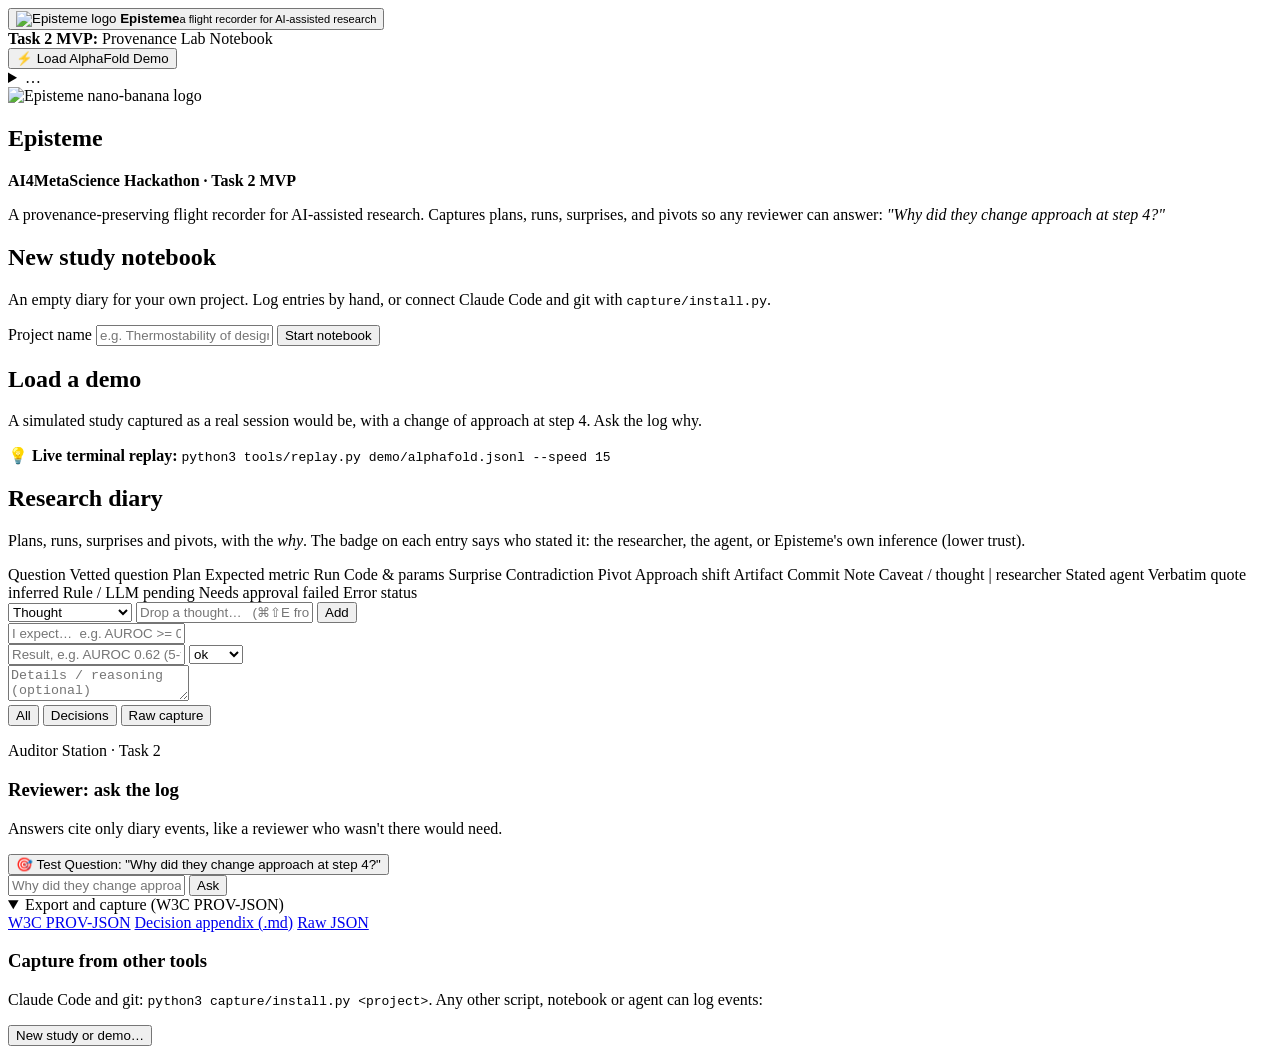
==== episteme/static/index.html @ 9e899a0c "Set landing page as default on run and add nano banana favicon" ====
<!doctype html>
<html lang="en">
<head>
<meta charset="utf-8">
<meta name="viewport" content="width=device-width, initial-scale=1">
<meta name="episteme-token" content="__EPISTEME_TOKEN__">
<title>Episteme: research flight recorder</title>
<script>document.documentElement.dataset.theme = localStorage.getItem("theme") || "tokyo-night";</script>
<link rel="stylesheet" href="/themes.css">
<link rel="stylesheet" href="/style.css">
<link rel="icon" type="image/svg+xml" href="/favicon.svg">
<link rel="alternate icon" type="image/png" href="/favicon-32x32.png">
<link rel="apple-touch-icon" href="/apple-touch-icon.png">
</head>
<body>
<header>
  <button type="button" class="brand" id="open-start" title="Start screen: new study or demo">
    <img src="/favicon.svg" width="26" height="26" alt="Episteme logo" class="brand-logo-img">
    <span><strong>Episteme</strong><small>a flight recorder for AI-assisted research</small></span>
  </button>
  <div class="task-badge" id="task-badge" title="AI4MetaScience Hackathon · Task 2 Focus">
    <span class="pulse-dot"></span>
    <span><strong>Task 2 MVP:</strong> Provenance Lab Notebook</span>
  </div>
  <div class="hdr-actions">
    <button type="button" class="btn ghost small quick-demo-btn" id="quick-demo-btn" title="Quickly load the AlphaFold 2 discovery demo">⚡ Load AlphaFold Demo</button>
  </div>
  <details class="ai hdr-menu" id="hdr-menu">
    <summary class="badge" id="hdr-sum" title="Model, search and theme">…</summary>
    <div class="menu">
      <label class="toggle" title="Search free scholarly APIs. Sends keywords only, never your diary.">
        <input type="checkbox" id="use-search"> <span>Literature search</span>
      </label>
      <button id="src-badge" class="badge" title="Search sources and their live status">…</button>
      <label class="toggle" title="Let the connected model refine searches and write a grounded critique.">
        <input type="checkbox" id="use-ai"> <span>AI model</span>
      </label>
      <button id="ai-badge" class="badge" title="Choose a model provider">…</button>
      <span class="toggle">Theme</span>
      <select id="theme" class="theme-pick pill-select" title="Colour theme (all checked for WCAG AA contrast)" aria-label="Colour theme">
        <option value="tokyo-night">Tokyo Night</option>
        <option value="dracula">Dracula</option>
        <option value="catppuccin-mocha">Catppuccin Mocha</option>
        <option value="one-dark">One Dark</option>
        <option value="catppuccin-latte">Latte (light)</option>
      </select>
    </div>
  </details>
</header>

<section id="start" aria-labelledby="start-title">
  <div class="start-inner">
    <div class="start-head">
      <div class="start-icon-wrap">
        <img src="/favicon.svg" width="60" height="60" alt="Episteme nano-banana logo" class="start-logo-img">
      </div>
      <h1 id="start-title">Episteme</h1>
      <p class="start-sub"><strong>AI4MetaScience Hackathon · Task 2 MVP</strong></p>
      <p class="muted">A provenance-preserving flight recorder for AI-assisted research. Captures plans, runs, surprises, and pivots so any reviewer can answer: <em>"Why did they change approach at step 4?"</em></p>
    </div>
    <button type="button" id="start-continue" class="card start-continue" hidden></button>
    <div class="start-grid">
      <form id="start-new" class="card start-card">
        <h2>New study notebook</h2>
        <p class="muted">An empty diary for your own project. Log entries by hand, or connect Claude Code and git with <code>capture/install.py</code>.</p>
        <label for="start-project" class="small muted">Project name</label>
        <input id="start-project" placeholder="e.g. Thermostability of designed enzymes" autocomplete="off" required>
        <button class="primary" type="submit">Start notebook</button>
      </form>
      <div class="card start-card">
        <h2>Load a demo</h2>
        <p class="muted">A simulated study captured as a real session would be, with a change of approach at step 4. Ask the log why.</p>
        <div id="start-demos" class="start-demos"></div>
        <div class="start-replay-hint muted small">
          💡 <b>Live terminal replay:</b> <code>python3 tools/replay.py demo/alphafold.jsonl --speed 15</code>
        </div>
      </div>
    </div>
    <p class="muted small start-warn" id="start-warn" hidden></p>
  </div>
</section>

<main>
  <!-- TASK 2 -->
  <section id="tab-diary" class="tab">
    <div class="cols">
      <div class="col-main">
        <div class="intro">
          <h2 id="project-name">Research diary</h2>
          <p>Plans, runs, surprises and pivots, with the <i>why</i>. The badge on each entry says who stated it: the researcher, the agent, or Episteme's own inference (lower trust).</p>
        </div>
        <div class="attribution-legend">
          <span class="legend-item"><span class="chip t-question">Question</span> Vetted question</span>
          <span class="legend-item"><span class="chip t-plan">Plan</span> Expected metric</span>
          <span class="legend-item"><span class="chip t-run">Run</span> Code &amp; params</span>
          <span class="legend-item"><span class="chip t-surprise">Surprise</span> Contradiction</span>
          <span class="legend-item"><span class="chip t-pivot">Pivot</span> Approach shift</span>
          <span class="legend-item"><span class="chip t-artifact">Artifact</span> Commit</span>
          <span class="legend-item"><span class="chip t-note">Note</span> Caveat / thought</span>
          <span class="legend-sep">|</span>
          <span class="legend-item"><span class="prov">researcher</span> Stated</span>
          <span class="legend-item"><span class="prov">agent</span> Verbatim quote</span>
          <span class="legend-item"><span class="prov inferred">inferred</span> Rule / LLM</span>
          <span class="legend-item"><span class="prov pending">pending</span> Needs approval</span>
          <span class="legend-item"><span class="status-failed">failed</span> Error status</span>
        </div>
        <form id="add-form" class="card add">
          <div class="row">
            <select id="add-type">
              <option value="note">Thought</option>
              <option value="plan">Plan / hypothesis</option>
              <option value="run">Run / result</option>
              <option value="surprise">Surprise</option>
              <option value="artifact">Artifact / commit</option>
            </select>
            <input id="add-title" placeholder="Drop a thought…   (⌘⇧E from anywhere)" autocomplete="off">
            <button class="primary" type="submit">Add</button>
          </div>
          <div class="add-more">
            <input id="add-expect" class="for-plan" placeholder="I expect…  e.g. AUROC >= 0.75  (checked against the next run)">
            <div class="row for-run">
              <input id="add-result" placeholder="Result, e.g. AUROC 0.62 (5-fold CV)">
              <select id="add-status"><option value="ok">ok</option><option value="failed">failed</option></select>
            </div>
            <textarea id="add-detail" rows="2" placeholder="Details / reasoning (optional)"></textarea>
          </div>
        </form>
        <div id="prompts"></div>
        <div id="confirms"></div>
        <div class="tl-head">
          <div class="dlg-tabs" id="view-pick">
            <button type="button" data-view="all" class="active">All</button>
            <button type="button" data-view="decisions" title="Plans, pivots, surprises, notes and failed runs">Decisions</button>
            <button type="button" data-view="raw" title="Everything the capture hooks recorded, grouped into episodes">Raw capture</button>
          </div>
          <span class="muted small" id="capture-status"></span>
        </div>
        <div id="raw-view" hidden></div>
        <ol id="timeline"></ol>
      </div>

      <aside class="col-side">
        <div class="card reviewer-card">
          <div class="reviewer-badge">Auditor Station · Task 2</div>
          <h3>Reviewer: ask the log</h3>
          <p class="muted">Answers cite only diary events, like a reviewer who wasn't there would need.</p>
          <button type="button" class="golden-test-btn" id="golden-test-btn">🎯 Test Question: "Why did they change approach at step 4?"</button>
          <form id="ask-form" class="row">
            <input id="ask-input" placeholder="Why did they change approach at step 4?" autocomplete="off">
            <button class="primary">Ask</button>
          </form>
          <div class="examples" id="ask-examples"></div>
          <div id="ask-out"></div>
        </div>
        <details class="card tools" open>
          <summary>Export and capture (W3C PROV-JSON)</summary>
          <div class="btns">
            <a class="btn primary-outline" href="/api/export?format=prov" title="W3C Provenance standard JSON">W3C PROV-JSON</a>
            <a class="btn" href="/api/export?format=md" title="Paper decision appendix in Markdown">Decision appendix (.md)</a>
            <a class="btn" href="/api/export?format=json" title="Raw diary JSON">Raw JSON</a>
          </div>
          <h3>Capture from other tools</h3>
          <p class="muted">Claude Code and git: <code>python3 capture/install.py &lt;project&gt;</code>. Any other script, notebook or agent can log events:</p>
          <pre class="snippet" id="curl-snippet"></pre>
          <div class="btns">
            <button id="new-study" class="ghost">New study or demo…</button>
          </div>
        </details>
      </aside>
    </div>
  </section>
</main>

<dialog id="settings">
  <form method="dialog" id="settings-form">
    <div class="dlg-tabs"><button type="button" data-pane="model" class="active">Model</button><button type="button" data-pane="sources">Search sources</button></div>
    <div class="pane" data-pane="model">
    <h3>Model provider</h3>
    <p class="muted">Episteme works offline with heuristics. Connect any model for deeper analysis. Settings and keys stay on this machine in <code>.episteme/config.json</code>.</p>
    <label>Provider <select id="s-provider"></select></label>
    <label>Model <input id="s-model"></label>
    <label>Base URL <input id="s-base"></label>
    <label class="key-row">API key <input id="s-key" type="password" autocomplete="off"></label>
    <p class="muted small" id="s-hint"></p>
    </div>
    <div class="pane" data-pane="sources" hidden>
      <h3>Search sources</h3>
      <p class="muted">Free sources are queried <b>together</b> and merged. If one is down or rate-limited it is paused and the others cover for it. Web engines need your own key and are tried <b>in order</b> until one answers. All sources are re-checked every 10 minutes.</p>
      <div id="src-list"></div>
      <div class="btns"><button type="button" id="src-check" class="ghost">Check all now</button></div>
    </div>
    <div class="btns end">
      <button value="cancel" class="ghost">Cancel</button>
      <button id="s-save" value="save" class="primary">Save</button>
    </div>
  </form>
</dialog>

<dialog id="status-dlg" class="wide">
  <div class="st-head">
    <div>
      <h3>Search source status</h3>
      <p class="muted" id="st-summary">…</p>
    </div>
    <div class="btns">
      <button type="button" id="st-check-all" class="primary">Check all now</button>
      <button type="button" id="st-close" class="ghost">Close</button>
    </div>
  </div>
  <div id="st-table"></div>
  <p class="muted small">Each check is a cheap lookup of one known record (never a full search). Bars show the last 24 checks, oldest first: <span class="hb ok"></span> online, <span class="hb bad"></span> failed. Checks come from the background poller, from your searches, or from the buttons here. A failing source is paused with a growing cooldown, and searches skip it until then; <b>Check</b> ignores the cooldown. Web engines are only checked on request, because each check uses one query from your quota. <a href="#" id="st-configure">Configure sources and keys →</a></p>
</dialog>

<div id="toast" hidden></div>
<script src="/app.js"></script>
</body>
</html>
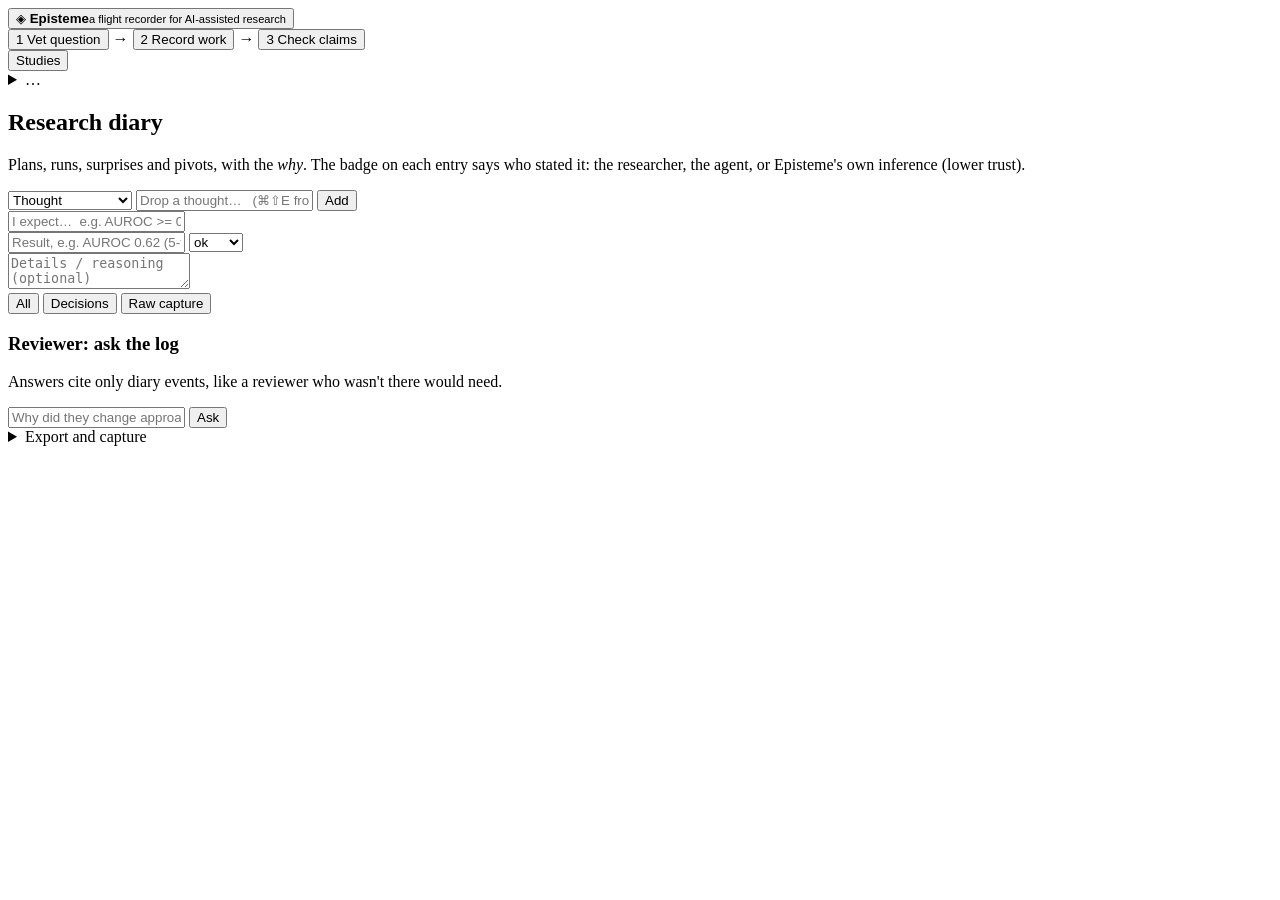
==== commit 1be468f9: "Merge pull request #7 from Toonggg/saved-studies Save every study and let the user switch between th" ====
--- a/episteme/static/index.html
+++ b/episteme/static/index.html
@@ -8,23 +8,23 @@
 <script>document.documentElement.dataset.theme = localStorage.getItem("theme") || "tokyo-night";</script>
 <link rel="stylesheet" href="/themes.css">
 <link rel="stylesheet" href="/style.css">
-<link rel="icon" type="image/svg+xml" href="/favicon.svg">
-<link rel="alternate icon" type="image/png" href="/favicon-32x32.png">
-<link rel="apple-touch-icon" href="/apple-touch-icon.png">
 </head>
 <body>
 <header>
-  <button type="button" class="brand" id="open-start" title="Start screen: new study or demo">
-    <img src="/favicon.svg" width="26" height="26" alt="Episteme logo" class="brand-logo-img">
+  <button type="button" class="brand" id="open-start" title="Start screen: your studies, a new notebook or a demo">
+    <span class="logo">◈</span>
     <span><strong>Episteme</strong><small>a flight recorder for AI-assisted research</small></span>
   </button>
-  <div class="task-badge" id="task-badge" title="AI4MetaScience Hackathon · Task 2 Focus">
-    <span class="pulse-dot"></span>
-    <span><strong>Task 2 MVP:</strong> Provenance Lab Notebook</span>
-  </div>
-  <div class="hdr-actions">
-    <button type="button" class="btn ghost small quick-demo-btn" id="quick-demo-btn" title="Quickly load the AlphaFold 2 discovery demo">⚡ Load AlphaFold Demo</button>
-  </div>
+  <nav id="tabs">
+    <button data-tab="question"><span class="num">1</span> Vet question</button>
+    <span class="arrow">→</span>
+    <button data-tab="diary" class="active"><span class="num">2</span> Record work</button>
+    <span class="arrow">→</span>
+    <button data-tab="claims"><span class="num">3</span> Check claims</button>
+  </nav>
+  <button type="button" id="hdr-studies" class="badge hdr-studies" title="Back to the start screen: open another study, start a new one or load a demo">
+    <span class="muted">Studies</span> <b id="hdr-study"></b>
+  </button>
   <details class="ai hdr-menu" id="hdr-menu">
     <summary class="badge" id="hdr-sum" title="Model, search and theme">…</summary>
     <div class="menu">
@@ -48,17 +48,18 @@
   </details>
 </header>
 
-<section id="start" aria-labelledby="start-title">
+<section id="start" hidden aria-labelledby="start-title">
   <div class="start-inner">
     <div class="start-head">
-      <div class="start-icon-wrap">
-        <img src="/favicon.svg" width="60" height="60" alt="Episteme nano-banana logo" class="start-logo-img">
-      </div>
+      <span class="logo">◈</span>
       <h1 id="start-title">Episteme</h1>
-      <p class="start-sub"><strong>AI4MetaScience Hackathon · Task 2 MVP</strong></p>
-      <p class="muted">A provenance-preserving flight recorder for AI-assisted research. Captures plans, runs, surprises, and pivots so any reviewer can answer: <em>"Why did they change approach at step 4?"</em></p>
-    </div>
-    <button type="button" id="start-continue" class="card start-continue" hidden></button>
+      <p class="muted">A flight recorder for AI-assisted research. Start a study notebook, or explore a demo.</p>
+    </div>
+    <div id="start-saved" class="card start-card" hidden>
+      <h2>Your studies</h2>
+      <p class="muted">Every notebook and demo is saved on this machine in <code>.episteme/studies/</code>. Capture from Claude Code and git goes to the open one.</p>
+      <ul id="start-studies" class="start-studies"></ul>
+    </div>
     <div class="start-grid">
       <form id="start-new" class="card start-card">
         <h2>New study notebook</h2>
@@ -69,18 +70,33 @@
       </form>
       <div class="card start-card">
         <h2>Load a demo</h2>
-        <p class="muted">A simulated study captured as a real session would be, with a change of approach at step 4. Ask the log why.</p>
+        <p class="muted">A simulated study captured as a real session would be, with a change of approach at step 4. Ask the log why. A demo you loaded before opens where you left it; delete it from your studies to start it fresh.</p>
         <div id="start-demos" class="start-demos"></div>
-        <div class="start-replay-hint muted small">
-          💡 <b>Live terminal replay:</b> <code>python3 tools/replay.py demo/alphafold.jsonl --speed 15</code>
-        </div>
       </div>
     </div>
-    <p class="muted small start-warn" id="start-warn" hidden></p>
   </div>
 </section>
 
 <main>
+  <!-- TASK 1 -->
+  <section id="tab-question" class="tab" hidden>
+    <div class="intro">
+      <h2>Is this question worth asking?</h2>
+      <p>Paste one research question. Episteme flags ambiguous terms, hidden assumptions and data you can't get, then gives a verdict: <b>proceed / narrow / revise / stop</b>.</p>
+    </div>
+    <ol class="tiers" id="tiers">
+      <li data-tier="local"><b>1 · Local rules</b><span>Instant. Nothing leaves your machine.</span></li>
+      <li data-tier="search"><b>2 · Literature search</b><span>Keywords only go to free scholarly APIs. If one is down, the others cover. <a href="#" class="open-status" id="tier-src"></a></span></li>
+      <li data-tier="ai"><b>3 · AI refinement</b><span>The model plans sharper searches, then critiques citing only papers found.</span></li>
+    </ol>
+    <div class="row">
+      <textarea id="q-input" rows="2" placeholder="e.g. How does social media engagement impact adolescent wellbeing? (Enter to stress-test, Shift+Enter for newline)"></textarea>
+      <button id="q-run" class="primary">Stress-test</button>
+    </div>
+    <div class="examples" id="q-examples"></div>
+    <div id="q-out"></div>
+  </section>
+
   <!-- TASK 2 -->
   <section id="tab-diary" class="tab">
     <div class="cols">
@@ -88,21 +104,6 @@
         <div class="intro">
           <h2 id="project-name">Research diary</h2>
           <p>Plans, runs, surprises and pivots, with the <i>why</i>. The badge on each entry says who stated it: the researcher, the agent, or Episteme's own inference (lower trust).</p>
-        </div>
-        <div class="attribution-legend">
-          <span class="legend-item"><span class="chip t-question">Question</span> Vetted question</span>
-          <span class="legend-item"><span class="chip t-plan">Plan</span> Expected metric</span>
-          <span class="legend-item"><span class="chip t-run">Run</span> Code &amp; params</span>
-          <span class="legend-item"><span class="chip t-surprise">Surprise</span> Contradiction</span>
-          <span class="legend-item"><span class="chip t-pivot">Pivot</span> Approach shift</span>
-          <span class="legend-item"><span class="chip t-artifact">Artifact</span> Commit</span>
-          <span class="legend-item"><span class="chip t-note">Note</span> Caveat / thought</span>
-          <span class="legend-sep">|</span>
-          <span class="legend-item"><span class="prov">researcher</span> Stated</span>
-          <span class="legend-item"><span class="prov">agent</span> Verbatim quote</span>
-          <span class="legend-item"><span class="prov inferred">inferred</span> Rule / LLM</span>
-          <span class="legend-item"><span class="prov pending">pending</span> Needs approval</span>
-          <span class="legend-item"><span class="status-failed">failed</span> Error status</span>
         </div>
         <form id="add-form" class="card add">
           <div class="row">
@@ -140,11 +141,9 @@
       </div>
 
       <aside class="col-side">
-        <div class="card reviewer-card">
-          <div class="reviewer-badge">Auditor Station · Task 2</div>
+        <div class="card">
           <h3>Reviewer: ask the log</h3>
           <p class="muted">Answers cite only diary events, like a reviewer who wasn't there would need.</p>
-          <button type="button" class="golden-test-btn" id="golden-test-btn">🎯 Test Question: "Why did they change approach at step 4?"</button>
           <form id="ask-form" class="row">
             <input id="ask-input" placeholder="Why did they change approach at step 4?" autocomplete="off">
             <button class="primary">Ask</button>
@@ -152,22 +151,37 @@
           <div class="examples" id="ask-examples"></div>
           <div id="ask-out"></div>
         </div>
-        <details class="card tools" open>
-          <summary>Export and capture (W3C PROV-JSON)</summary>
+        <details class="card tools">
+          <summary>Export and capture</summary>
           <div class="btns">
-            <a class="btn primary-outline" href="/api/export?format=prov" title="W3C Provenance standard JSON">W3C PROV-JSON</a>
-            <a class="btn" href="/api/export?format=md" title="Paper decision appendix in Markdown">Decision appendix (.md)</a>
-            <a class="btn" href="/api/export?format=json" title="Raw diary JSON">Raw JSON</a>
+            <a class="btn" href="/api/export?format=md">Decision appendix (.md)</a>
+            <a class="btn" href="/api/export?format=prov">W3C PROV-JSON</a>
+            <a class="btn" href="/api/export?format=json">Raw JSON</a>
           </div>
           <h3>Capture from other tools</h3>
           <p class="muted">Claude Code and git: <code>python3 capture/install.py &lt;project&gt;</code>. Any other script, notebook or agent can log events:</p>
           <pre class="snippet" id="curl-snippet"></pre>
           <div class="btns">
-            <button id="new-study" class="ghost">New study or demo…</button>
+            <button id="new-study" class="ghost">All studies…</button>
           </div>
         </details>
       </aside>
     </div>
+  </section>
+
+  <!-- TASK 3 -->
+  <section id="tab-claims" class="tab" hidden>
+    <div class="intro">
+      <h2>Claim-to-evidence map</h2>
+      <p>Paste a paper's text. Each claim gets linked to the figure, table or paragraph behind it, and to the diary run that produced it. Claims that are unsupported or overstated are flagged.</p>
+    </div>
+    <div class="row">
+      <button id="c-demo" class="ghost">Load demo paper</button>
+      <span class="muted" id="c-demo-hint">The hospital-readmission demo comes with a paper that overstates its results. Can you spot where before running it?</span>
+    </div>
+    <textarea id="c-input" rows="10" placeholder="Paste abstract + results + discussion (plain text)…"></textarea>
+    <div class="row"><button id="c-run" class="primary">Build claim map</button></div>
+    <div id="c-out"></div>
   </section>
 </main>
 
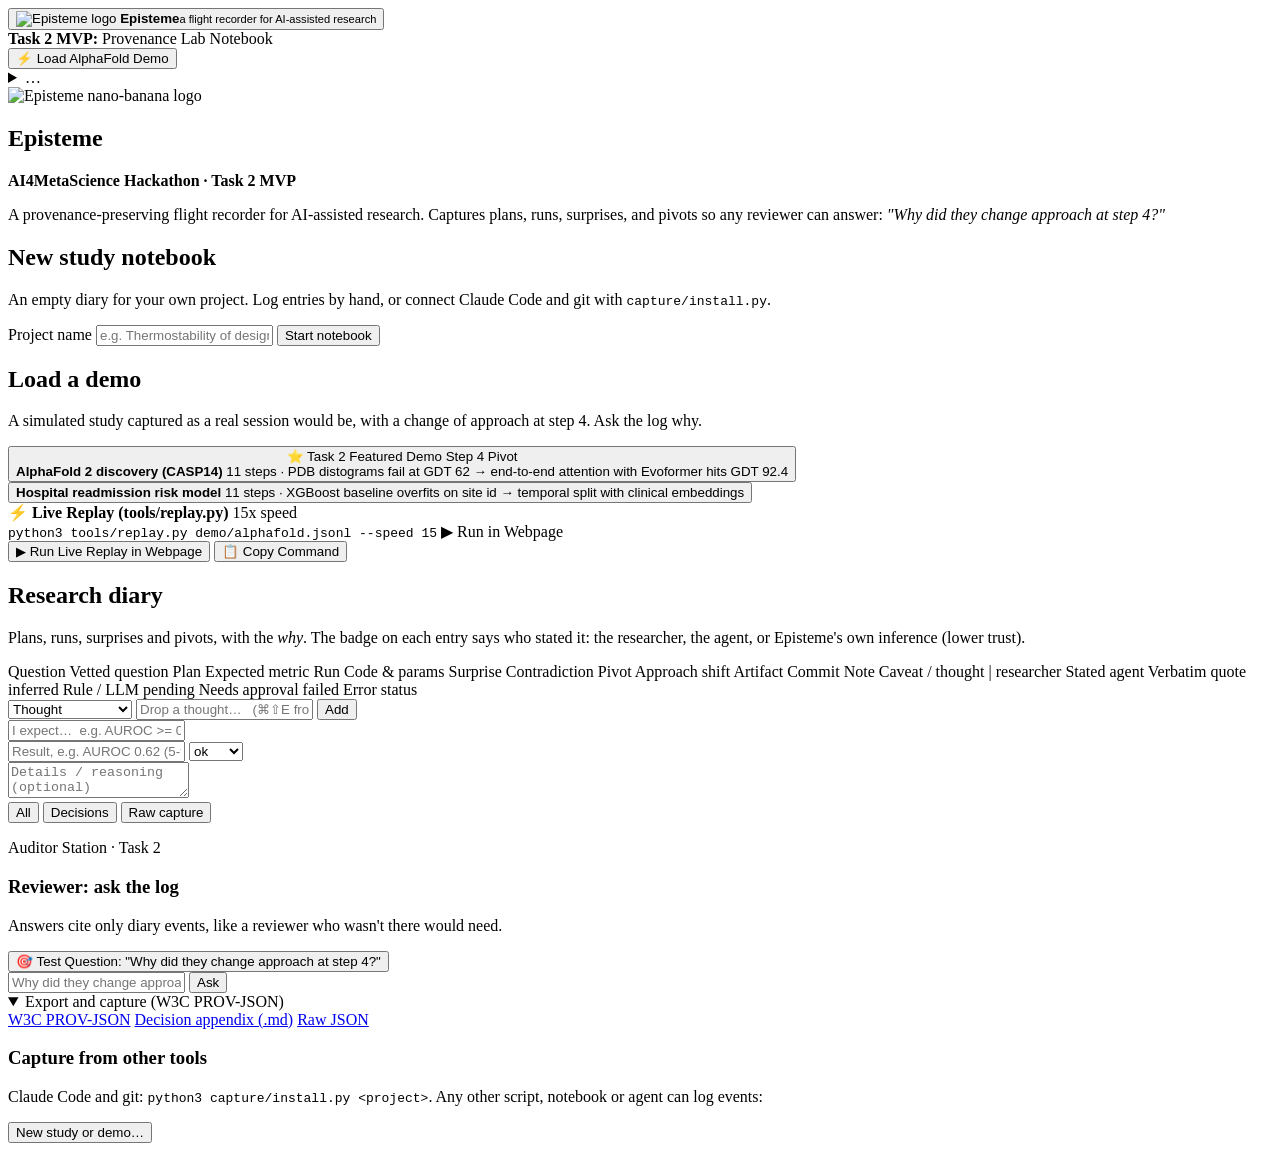
==== commit ac56c7ff: "Wire AlphaFold live replay and interactive demo launch to webpage" ====
--- a/episteme/static/index.html
+++ b/episteme/static/index.html
@@ -8,23 +8,23 @@
 <script>document.documentElement.dataset.theme = localStorage.getItem("theme") || "tokyo-night";</script>
 <link rel="stylesheet" href="/themes.css">
 <link rel="stylesheet" href="/style.css">
+<link rel="icon" type="image/svg+xml" href="/favicon.svg">
+<link rel="alternate icon" type="image/png" href="/favicon-32x32.png">
+<link rel="apple-touch-icon" href="/apple-touch-icon.png">
 </head>
 <body>
 <header>
-  <button type="button" class="brand" id="open-start" title="Start screen: your studies, a new notebook or a demo">
-    <span class="logo">◈</span>
+  <button type="button" class="brand" id="open-start" title="Start screen: new study or demo">
+    <img src="/favicon.svg" width="26" height="26" alt="Episteme logo" class="brand-logo-img">
     <span><strong>Episteme</strong><small>a flight recorder for AI-assisted research</small></span>
   </button>
-  <nav id="tabs">
-    <button data-tab="question"><span class="num">1</span> Vet question</button>
-    <span class="arrow">→</span>
-    <button data-tab="diary" class="active"><span class="num">2</span> Record work</button>
-    <span class="arrow">→</span>
-    <button data-tab="claims"><span class="num">3</span> Check claims</button>
-  </nav>
-  <button type="button" id="hdr-studies" class="badge hdr-studies" title="Back to the start screen: open another study, start a new one or load a demo">
-    <span class="muted">Studies</span> <b id="hdr-study"></b>
-  </button>
+  <div class="task-badge" id="task-badge" title="AI4MetaScience Hackathon · Task 2 Focus">
+    <span class="pulse-dot"></span>
+    <span><strong>Task 2 MVP:</strong> Provenance Lab Notebook</span>
+  </div>
+  <div class="hdr-actions">
+    <button type="button" class="btn ghost small quick-demo-btn" id="quick-demo-btn" title="Quickly load the AlphaFold 2 discovery demo">⚡ Load AlphaFold Demo</button>
+  </div>
   <details class="ai hdr-menu" id="hdr-menu">
     <summary class="badge" id="hdr-sum" title="Model, search and theme">…</summary>
     <div class="menu">
@@ -48,18 +48,17 @@
   </details>
 </header>
 
-<section id="start" hidden aria-labelledby="start-title">
+<section id="start" aria-labelledby="start-title">
   <div class="start-inner">
     <div class="start-head">
-      <span class="logo">◈</span>
+      <div class="start-icon-wrap">
+        <img src="/favicon.svg" width="60" height="60" alt="Episteme nano-banana logo" class="start-logo-img">
+      </div>
       <h1 id="start-title">Episteme</h1>
-      <p class="muted">A flight recorder for AI-assisted research. Start a study notebook, or explore a demo.</p>
-    </div>
-    <div id="start-saved" class="card start-card" hidden>
-      <h2>Your studies</h2>
-      <p class="muted">Every notebook and demo is saved on this machine in <code>.episteme/studies/</code>. Capture from Claude Code and git goes to the open one.</p>
-      <ul id="start-studies" class="start-studies"></ul>
-    </div>
+      <p class="start-sub"><strong>AI4MetaScience Hackathon · Task 2 MVP</strong></p>
+      <p class="muted">A provenance-preserving flight recorder for AI-assisted research. Captures plans, runs, surprises, and pivots so any reviewer can answer: <em>"Why did they change approach at step 4?"</em></p>
+    </div>
+    <button type="button" id="start-continue" class="card start-continue" hidden></button>
     <div class="start-grid">
       <form id="start-new" class="card start-card">
         <h2>New study notebook</h2>
@@ -70,33 +69,42 @@
       </form>
       <div class="card start-card">
         <h2>Load a demo</h2>
-        <p class="muted">A simulated study captured as a real session would be, with a change of approach at step 4. Ask the log why. A demo you loaded before opens where you left it; delete it from your studies to start it fresh.</p>
-        <div id="start-demos" class="start-demos"></div>
+        <p class="muted">A simulated study captured as a real session would be, with a change of approach at step 4. Ask the log why.</p>
+        <div id="start-demos" class="start-demos">
+          <button type="button" class="start-demo featured-demo" data-demo="alphafold" id="start-demo-alphafold" title="Load the AlphaFold 2 discovery demo">
+            <div class="demo-badge-row">
+              <span class="badge featured-badge">⭐ Task 2 Featured Demo</span>
+              <span class="badge-sub">Step 4 Pivot</span>
+            </div>
+            <b>AlphaFold 2 discovery (CASP14)</b>
+            <span class="muted">11 steps · PDB distograms fail at GDT 62 → end-to-end attention with Evoformer hits GDT 92.4</span>
+          </button>
+          <button type="button" class="start-demo" data-demo="hospital-readmission" title="Load the hospital readmission model demo">
+            <b>Hospital readmission risk model</b>
+            <span class="muted">11 steps · XGBoost baseline overfits on site id → temporal split with clinical embeddings</span>
+          </button>
+        </div>
+        <div class="start-replay-box" id="start-replay-box">
+          <div class="replay-head">
+            <span class="replay-label">⚡ <strong>Live Replay (tools/replay.py)</strong></span>
+            <span class="replay-tag">15x speed</span>
+          </div>
+          <div class="replay-code-row" id="replay-code-btn" role="button" tabindex="0" title="Click to run live replay in webpage or copy command">
+            <code id="replay-cmd-code">python3 tools/replay.py demo/alphafold.jsonl --speed 15</code>
+            <span class="run-badge" id="replay-run-badge">▶ Run in Webpage</span>
+          </div>
+          <div class="replay-actions">
+            <button type="button" class="btn primary small replay-web-btn" id="start-replay-btn">▶ Run Live Replay in Webpage</button>
+            <button type="button" class="btn ghost small" id="copy-replay-btn">📋 Copy Command</button>
+          </div>
+        </div>
       </div>
     </div>
+    <p class="muted small start-warn" id="start-warn" hidden></p>
   </div>
 </section>
 
 <main>
-  <!-- TASK 1 -->
-  <section id="tab-question" class="tab" hidden>
-    <div class="intro">
-      <h2>Is this question worth asking?</h2>
-      <p>Paste one research question. Episteme flags ambiguous terms, hidden assumptions and data you can't get, then gives a verdict: <b>proceed / narrow / revise / stop</b>.</p>
-    </div>
-    <ol class="tiers" id="tiers">
-      <li data-tier="local"><b>1 · Local rules</b><span>Instant. Nothing leaves your machine.</span></li>
-      <li data-tier="search"><b>2 · Literature search</b><span>Keywords only go to free scholarly APIs. If one is down, the others cover. <a href="#" class="open-status" id="tier-src"></a></span></li>
-      <li data-tier="ai"><b>3 · AI refinement</b><span>The model plans sharper searches, then critiques citing only papers found.</span></li>
-    </ol>
-    <div class="row">
-      <textarea id="q-input" rows="2" placeholder="e.g. How does social media engagement impact adolescent wellbeing? (Enter to stress-test, Shift+Enter for newline)"></textarea>
-      <button id="q-run" class="primary">Stress-test</button>
-    </div>
-    <div class="examples" id="q-examples"></div>
-    <div id="q-out"></div>
-  </section>
-
   <!-- TASK 2 -->
   <section id="tab-diary" class="tab">
     <div class="cols">
@@ -104,6 +112,21 @@
         <div class="intro">
           <h2 id="project-name">Research diary</h2>
           <p>Plans, runs, surprises and pivots, with the <i>why</i>. The badge on each entry says who stated it: the researcher, the agent, or Episteme's own inference (lower trust).</p>
+        </div>
+        <div class="attribution-legend">
+          <span class="legend-item"><span class="chip t-question">Question</span> Vetted question</span>
+          <span class="legend-item"><span class="chip t-plan">Plan</span> Expected metric</span>
+          <span class="legend-item"><span class="chip t-run">Run</span> Code &amp; params</span>
+          <span class="legend-item"><span class="chip t-surprise">Surprise</span> Contradiction</span>
+          <span class="legend-item"><span class="chip t-pivot">Pivot</span> Approach shift</span>
+          <span class="legend-item"><span class="chip t-artifact">Artifact</span> Commit</span>
+          <span class="legend-item"><span class="chip t-note">Note</span> Caveat / thought</span>
+          <span class="legend-sep">|</span>
+          <span class="legend-item"><span class="prov">researcher</span> Stated</span>
+          <span class="legend-item"><span class="prov">agent</span> Verbatim quote</span>
+          <span class="legend-item"><span class="prov inferred">inferred</span> Rule / LLM</span>
+          <span class="legend-item"><span class="prov pending">pending</span> Needs approval</span>
+          <span class="legend-item"><span class="status-failed">failed</span> Error status</span>
         </div>
         <form id="add-form" class="card add">
           <div class="row">
@@ -128,6 +151,14 @@
         </form>
         <div id="prompts"></div>
         <div id="confirms"></div>
+        <div id="replay-banner" class="replay-banner" hidden>
+          <div class="replay-banner-content">
+            <span class="pulse-dot"></span>
+            <span id="replay-banner-text"><strong>Replaying AlphaFold 2 capture session</strong> (15x speed)...</span>
+            <span id="replay-progress" class="replay-progress-count"></span>
+          </div>
+          <button type="button" id="replay-skip-btn" class="btn small">⚡ Skip to End</button>
+        </div>
         <div class="tl-head">
           <div class="dlg-tabs" id="view-pick">
             <button type="button" data-view="all" class="active">All</button>
@@ -141,9 +172,11 @@
       </div>
 
       <aside class="col-side">
-        <div class="card">
+        <div class="card reviewer-card">
+          <div class="reviewer-badge">Auditor Station · Task 2</div>
           <h3>Reviewer: ask the log</h3>
           <p class="muted">Answers cite only diary events, like a reviewer who wasn't there would need.</p>
+          <button type="button" class="golden-test-btn" id="golden-test-btn">🎯 Test Question: "Why did they change approach at step 4?"</button>
           <form id="ask-form" class="row">
             <input id="ask-input" placeholder="Why did they change approach at step 4?" autocomplete="off">
             <button class="primary">Ask</button>
@@ -151,37 +184,22 @@
           <div class="examples" id="ask-examples"></div>
           <div id="ask-out"></div>
         </div>
-        <details class="card tools">
-          <summary>Export and capture</summary>
+        <details class="card tools" open>
+          <summary>Export and capture (W3C PROV-JSON)</summary>
           <div class="btns">
-            <a class="btn" href="/api/export?format=md">Decision appendix (.md)</a>
-            <a class="btn" href="/api/export?format=prov">W3C PROV-JSON</a>
-            <a class="btn" href="/api/export?format=json">Raw JSON</a>
+            <a class="btn primary-outline" href="/api/export?format=prov" title="W3C Provenance standard JSON">W3C PROV-JSON</a>
+            <a class="btn" href="/api/export?format=md" title="Paper decision appendix in Markdown">Decision appendix (.md)</a>
+            <a class="btn" href="/api/export?format=json" title="Raw diary JSON">Raw JSON</a>
           </div>
           <h3>Capture from other tools</h3>
           <p class="muted">Claude Code and git: <code>python3 capture/install.py &lt;project&gt;</code>. Any other script, notebook or agent can log events:</p>
           <pre class="snippet" id="curl-snippet"></pre>
           <div class="btns">
-            <button id="new-study" class="ghost">All studies…</button>
+            <button id="new-study" class="ghost">New study or demo…</button>
           </div>
         </details>
       </aside>
     </div>
-  </section>
-
-  <!-- TASK 3 -->
-  <section id="tab-claims" class="tab" hidden>
-    <div class="intro">
-      <h2>Claim-to-evidence map</h2>
-      <p>Paste a paper's text. Each claim gets linked to the figure, table or paragraph behind it, and to the diary run that produced it. Claims that are unsupported or overstated are flagged.</p>
-    </div>
-    <div class="row">
-      <button id="c-demo" class="ghost">Load demo paper</button>
-      <span class="muted" id="c-demo-hint">The hospital-readmission demo comes with a paper that overstates its results. Can you spot where before running it?</span>
-    </div>
-    <textarea id="c-input" rows="10" placeholder="Paste abstract + results + discussion (plain text)…"></textarea>
-    <div class="row"><button id="c-run" class="primary">Build claim map</button></div>
-    <div id="c-out"></div>
   </section>
 </main>
 
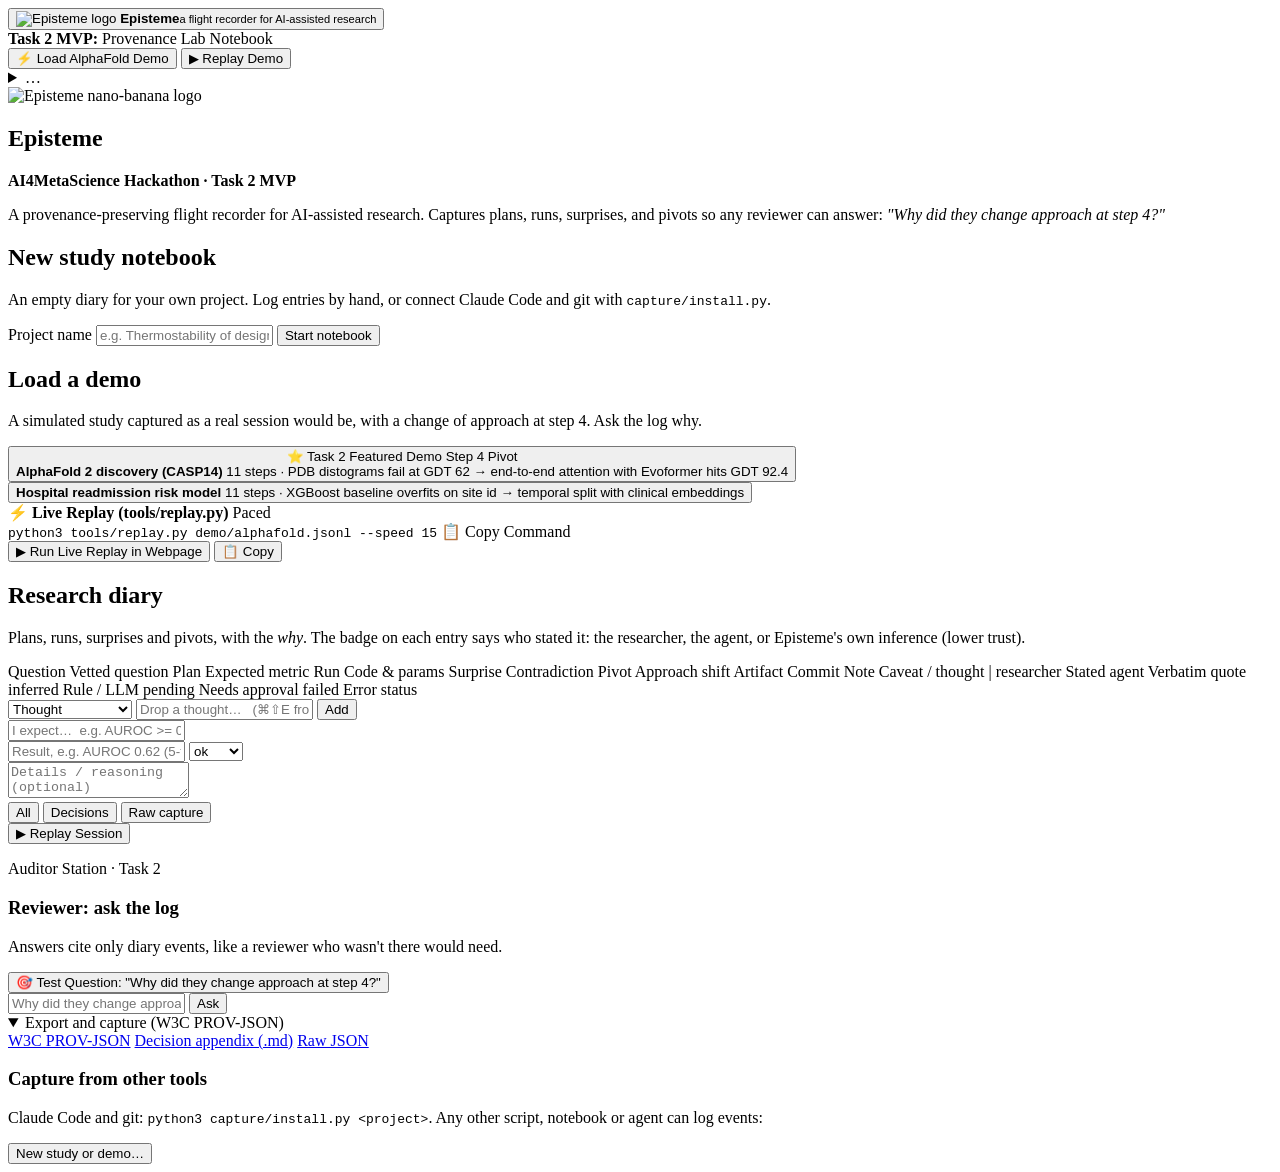
==== commit 90f7e092: "Do not auto-run demo on click; add explicit manual replay buttons" ====
--- a/episteme/static/index.html
+++ b/episteme/static/index.html
@@ -23,7 +23,8 @@
     <span><strong>Task 2 MVP:</strong> Provenance Lab Notebook</span>
   </div>
   <div class="hdr-actions">
-    <button type="button" class="btn ghost small quick-demo-btn" id="quick-demo-btn" title="Quickly load the AlphaFold 2 discovery demo">⚡ Load AlphaFold Demo</button>
+    <button type="button" class="btn ghost small quick-demo-btn" id="quick-demo-btn" title="Load the AlphaFold 2 discovery demo">⚡ Load AlphaFold Demo</button>
+    <button type="button" class="btn primary small hdr-replay-btn" id="hdr-replay-btn" title="Replay AlphaFold 2 session live step-by-step">▶ Replay Demo</button>
   </div>
   <details class="ai hdr-menu" id="hdr-menu">
     <summary class="badge" id="hdr-sum" title="Model, search and theme">…</summary>
@@ -87,15 +88,15 @@
         <div class="start-replay-box" id="start-replay-box">
           <div class="replay-head">
             <span class="replay-label">⚡ <strong>Live Replay (tools/replay.py)</strong></span>
-            <span class="replay-tag">15x speed</span>
-          </div>
-          <div class="replay-code-row" id="replay-code-btn" role="button" tabindex="0" title="Click to run live replay in webpage or copy command">
+            <span class="replay-tag">Paced</span>
+          </div>
+          <div class="replay-code-row" id="replay-code-btn" role="button" tabindex="0" title="Click to copy replay command">
             <code id="replay-cmd-code">python3 tools/replay.py demo/alphafold.jsonl --speed 15</code>
-            <span class="run-badge" id="replay-run-badge">▶ Run in Webpage</span>
+            <span class="run-badge" id="replay-run-badge">📋 Copy Command</span>
           </div>
           <div class="replay-actions">
             <button type="button" class="btn primary small replay-web-btn" id="start-replay-btn">▶ Run Live Replay in Webpage</button>
-            <button type="button" class="btn ghost small" id="copy-replay-btn">📋 Copy Command</button>
+            <button type="button" class="btn ghost small" id="copy-replay-btn">📋 Copy</button>
           </div>
         </div>
       </div>
@@ -154,7 +155,7 @@
         <div id="replay-banner" class="replay-banner" hidden>
           <div class="replay-banner-content">
             <span class="pulse-dot"></span>
-            <span id="replay-banner-text"><strong>Replaying AlphaFold 2 capture session</strong> (15x speed)...</span>
+            <span id="replay-banner-text"><strong>Replaying AlphaFold 2 capture session</strong> (live demonstration)...</span>
             <span id="replay-progress" class="replay-progress-count"></span>
           </div>
           <button type="button" id="replay-skip-btn" class="btn small">⚡ Skip to End</button>
@@ -165,6 +166,7 @@
             <button type="button" data-view="decisions" title="Plans, pivots, surprises, notes and failed runs">Decisions</button>
             <button type="button" data-view="raw" title="Everything the capture hooks recorded, grouped into episodes">Raw capture</button>
           </div>
+          <button type="button" class="btn small primary-outline replay-diary-btn" id="tl-replay-btn" title="Replay the session step-by-step">▶ Replay Session</button>
           <span class="muted small" id="capture-status"></span>
         </div>
         <div id="raw-view" hidden></div>
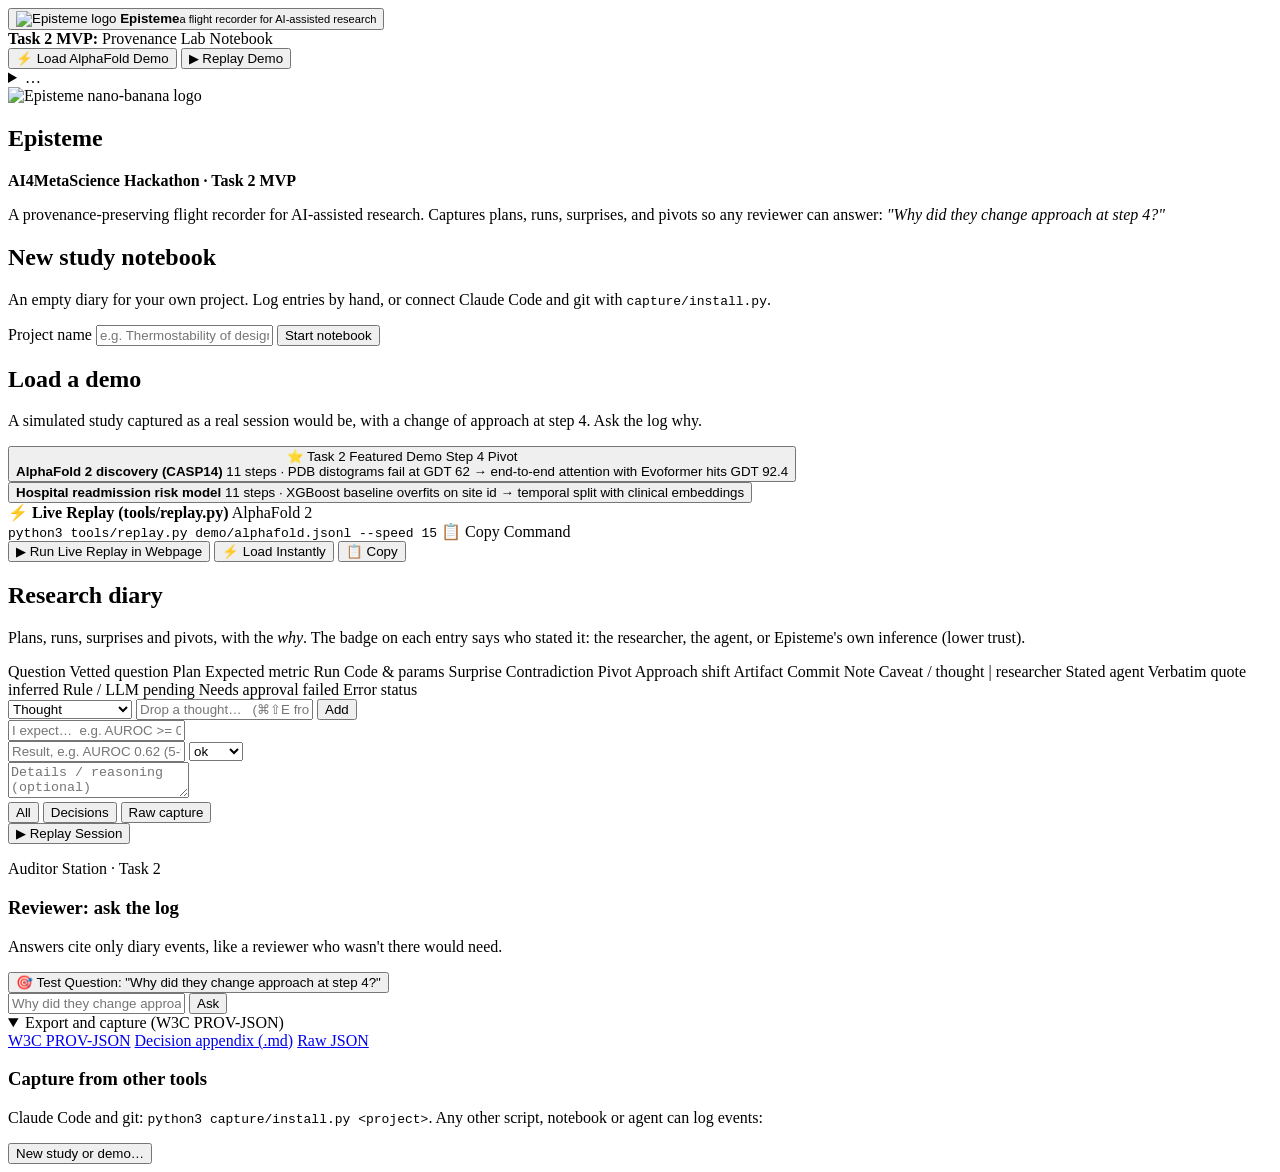
==== commit 901ea183: "Support selecting demo without auto-running; remove quick-demo button when in demo" ====
--- a/episteme/static/index.html
+++ b/episteme/static/index.html
@@ -72,7 +72,7 @@
         <h2>Load a demo</h2>
         <p class="muted">A simulated study captured as a real session would be, with a change of approach at step 4. Ask the log why.</p>
         <div id="start-demos" class="start-demos">
-          <button type="button" class="start-demo featured-demo" data-demo="alphafold" id="start-demo-alphafold" title="Load the AlphaFold 2 discovery demo">
+          <button type="button" class="start-demo featured-demo selected" data-demo="alphafold" id="start-demo-alphafold" title="Click to select AlphaFold 2 discovery demo">
             <div class="demo-badge-row">
               <span class="badge featured-badge">⭐ Task 2 Featured Demo</span>
               <span class="badge-sub">Step 4 Pivot</span>
@@ -80,7 +80,7 @@
             <b>AlphaFold 2 discovery (CASP14)</b>
             <span class="muted">11 steps · PDB distograms fail at GDT 62 → end-to-end attention with Evoformer hits GDT 92.4</span>
           </button>
-          <button type="button" class="start-demo" data-demo="hospital-readmission" title="Load the hospital readmission model demo">
+          <button type="button" class="start-demo" data-demo="hospital-readmission" id="start-demo-hospital-readmission" title="Click to select hospital readmission model demo">
             <b>Hospital readmission risk model</b>
             <span class="muted">11 steps · XGBoost baseline overfits on site id → temporal split with clinical embeddings</span>
           </button>
@@ -88,7 +88,7 @@
         <div class="start-replay-box" id="start-replay-box">
           <div class="replay-head">
             <span class="replay-label">⚡ <strong>Live Replay (tools/replay.py)</strong></span>
-            <span class="replay-tag">Paced</span>
+            <span class="replay-tag" id="replay-selected-tag">AlphaFold 2</span>
           </div>
           <div class="replay-code-row" id="replay-code-btn" role="button" tabindex="0" title="Click to copy replay command">
             <code id="replay-cmd-code">python3 tools/replay.py demo/alphafold.jsonl --speed 15</code>
@@ -96,6 +96,7 @@
           </div>
           <div class="replay-actions">
             <button type="button" class="btn primary small replay-web-btn" id="start-replay-btn">▶ Run Live Replay in Webpage</button>
+            <button type="button" class="btn secondary small" id="start-load-btn" title="Load the selected demo study immediately">⚡ Load Instantly</button>
             <button type="button" class="btn ghost small" id="copy-replay-btn">📋 Copy</button>
           </div>
         </div>
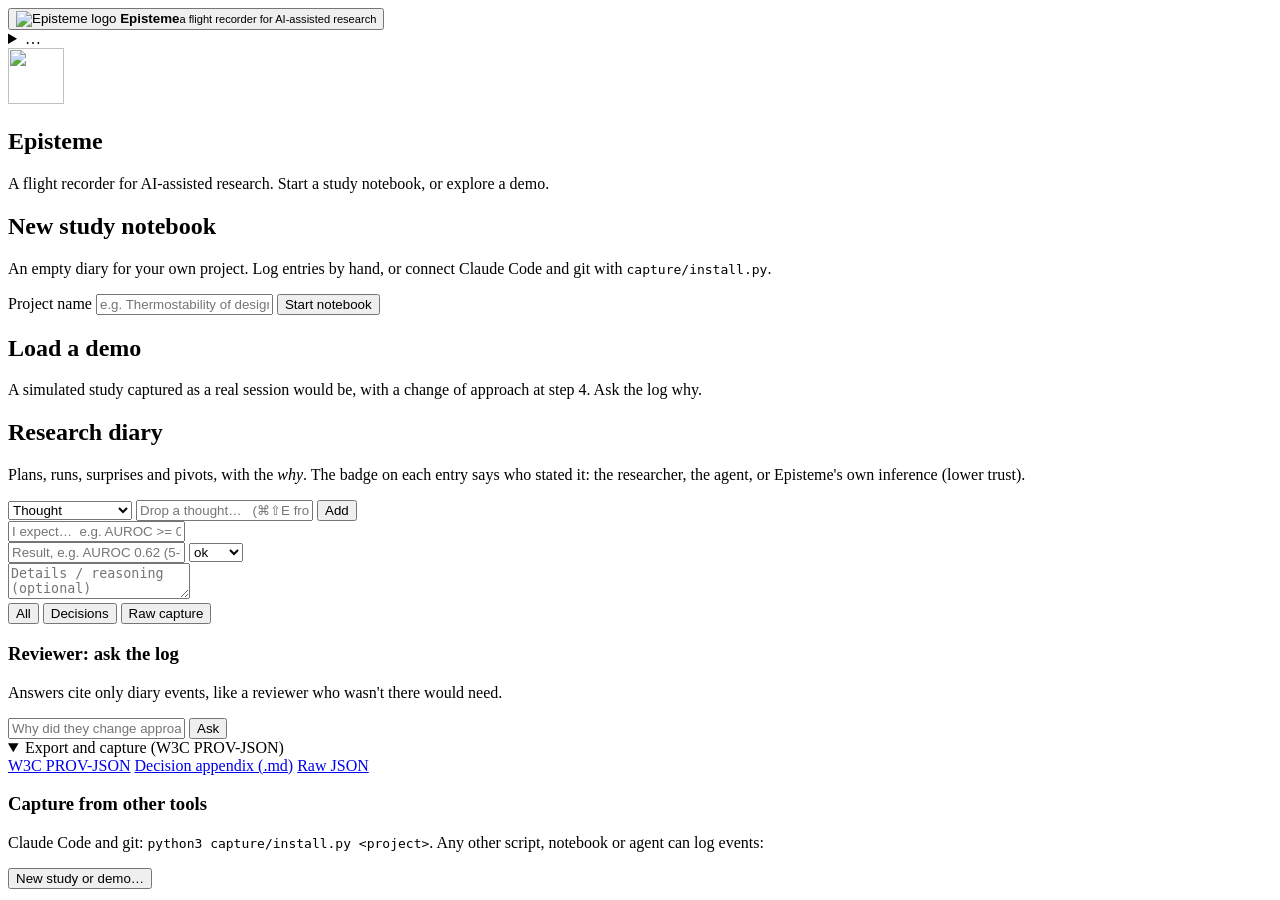
==== commit 5a5bd79e: "Pace demo replay per diary entry, highlight each once, and strip extra UI text Co-Authored-By: Claud" ====
--- a/episteme/static/index.html
+++ b/episteme/static/index.html
@@ -18,14 +18,6 @@
     <img src="/favicon.svg" width="26" height="26" alt="Episteme logo" class="brand-logo-img">
     <span><strong>Episteme</strong><small>a flight recorder for AI-assisted research</small></span>
   </button>
-  <div class="task-badge" id="task-badge" title="AI4MetaScience Hackathon · Task 2 Focus">
-    <span class="pulse-dot"></span>
-    <span><strong>Task 2 MVP:</strong> Provenance Lab Notebook</span>
-  </div>
-  <div class="hdr-actions">
-    <button type="button" class="btn ghost small quick-demo-btn" id="quick-demo-btn" title="Load the AlphaFold 2 discovery demo">⚡ Load AlphaFold Demo</button>
-    <button type="button" class="btn primary small hdr-replay-btn" id="hdr-replay-btn" title="Replay AlphaFold 2 session live step-by-step">▶ Replay Demo</button>
-  </div>
   <details class="ai hdr-menu" id="hdr-menu">
     <summary class="badge" id="hdr-sum" title="Model, search and theme">…</summary>
     <div class="menu">
@@ -52,12 +44,9 @@
 <section id="start" aria-labelledby="start-title">
   <div class="start-inner">
     <div class="start-head">
-      <div class="start-icon-wrap">
-        <img src="/favicon.svg" width="60" height="60" alt="Episteme nano-banana logo" class="start-logo-img">
-      </div>
+      <img src="/favicon.svg" width="56" height="56" alt="" class="start-logo-img">
       <h1 id="start-title">Episteme</h1>
-      <p class="start-sub"><strong>AI4MetaScience Hackathon · Task 2 MVP</strong></p>
-      <p class="muted">A provenance-preserving flight recorder for AI-assisted research. Captures plans, runs, surprises, and pivots so any reviewer can answer: <em>"Why did they change approach at step 4?"</em></p>
+      <p class="muted">A flight recorder for AI-assisted research. Start a study notebook, or explore a demo.</p>
     </div>
     <button type="button" id="start-continue" class="card start-continue" hidden></button>
     <div class="start-grid">
@@ -71,35 +60,7 @@
       <div class="card start-card">
         <h2>Load a demo</h2>
         <p class="muted">A simulated study captured as a real session would be, with a change of approach at step 4. Ask the log why.</p>
-        <div id="start-demos" class="start-demos">
-          <button type="button" class="start-demo featured-demo selected" data-demo="alphafold" id="start-demo-alphafold" title="Click to select AlphaFold 2 discovery demo">
-            <div class="demo-badge-row">
-              <span class="badge featured-badge">⭐ Task 2 Featured Demo</span>
-              <span class="badge-sub">Step 4 Pivot</span>
-            </div>
-            <b>AlphaFold 2 discovery (CASP14)</b>
-            <span class="muted">11 steps · PDB distograms fail at GDT 62 → end-to-end attention with Evoformer hits GDT 92.4</span>
-          </button>
-          <button type="button" class="start-demo" data-demo="hospital-readmission" id="start-demo-hospital-readmission" title="Click to select hospital readmission model demo">
-            <b>Hospital readmission risk model</b>
-            <span class="muted">11 steps · XGBoost baseline overfits on site id → temporal split with clinical embeddings</span>
-          </button>
-        </div>
-        <div class="start-replay-box" id="start-replay-box">
-          <div class="replay-head">
-            <span class="replay-label">⚡ <strong>Live Replay (tools/replay.py)</strong></span>
-            <span class="replay-tag" id="replay-selected-tag">AlphaFold 2</span>
-          </div>
-          <div class="replay-code-row" id="replay-code-btn" role="button" tabindex="0" title="Click to copy replay command">
-            <code id="replay-cmd-code">python3 tools/replay.py demo/alphafold.jsonl --speed 15</code>
-            <span class="run-badge" id="replay-run-badge">📋 Copy Command</span>
-          </div>
-          <div class="replay-actions">
-            <button type="button" class="btn primary small replay-web-btn" id="start-replay-btn">▶ Run Live Replay in Webpage</button>
-            <button type="button" class="btn secondary small" id="start-load-btn" title="Load the selected demo study immediately">⚡ Load Instantly</button>
-            <button type="button" class="btn ghost small" id="copy-replay-btn">📋 Copy</button>
-          </div>
-        </div>
+        <div id="start-demos" class="start-demos"></div>
       </div>
     </div>
     <p class="muted small start-warn" id="start-warn" hidden></p>
@@ -114,21 +75,6 @@
         <div class="intro">
           <h2 id="project-name">Research diary</h2>
           <p>Plans, runs, surprises and pivots, with the <i>why</i>. The badge on each entry says who stated it: the researcher, the agent, or Episteme's own inference (lower trust).</p>
-        </div>
-        <div class="attribution-legend">
-          <span class="legend-item"><span class="chip t-question">Question</span> Vetted question</span>
-          <span class="legend-item"><span class="chip t-plan">Plan</span> Expected metric</span>
-          <span class="legend-item"><span class="chip t-run">Run</span> Code &amp; params</span>
-          <span class="legend-item"><span class="chip t-surprise">Surprise</span> Contradiction</span>
-          <span class="legend-item"><span class="chip t-pivot">Pivot</span> Approach shift</span>
-          <span class="legend-item"><span class="chip t-artifact">Artifact</span> Commit</span>
-          <span class="legend-item"><span class="chip t-note">Note</span> Caveat / thought</span>
-          <span class="legend-sep">|</span>
-          <span class="legend-item"><span class="prov">researcher</span> Stated</span>
-          <span class="legend-item"><span class="prov">agent</span> Verbatim quote</span>
-          <span class="legend-item"><span class="prov inferred">inferred</span> Rule / LLM</span>
-          <span class="legend-item"><span class="prov pending">pending</span> Needs approval</span>
-          <span class="legend-item"><span class="status-failed">failed</span> Error status</span>
         </div>
         <form id="add-form" class="card add">
           <div class="row">
@@ -153,22 +99,15 @@
         </form>
         <div id="prompts"></div>
         <div id="confirms"></div>
-        <div id="replay-banner" class="replay-banner" hidden>
-          <div class="replay-banner-content">
-            <span class="pulse-dot"></span>
-            <span id="replay-banner-text"><strong>Replaying AlphaFold 2 capture session</strong> (live demonstration)...</span>
-            <span id="replay-progress" class="replay-progress-count"></span>
-          </div>
-          <button type="button" id="replay-skip-btn" class="btn small">⚡ Skip to End</button>
-        </div>
         <div class="tl-head">
           <div class="dlg-tabs" id="view-pick">
             <button type="button" data-view="all" class="active">All</button>
             <button type="button" data-view="decisions" title="Plans, pivots, surprises, notes and failed runs">Decisions</button>
             <button type="button" data-view="raw" title="Everything the capture hooks recorded, grouped into episodes">Raw capture</button>
           </div>
-          <button type="button" class="btn small primary-outline replay-diary-btn" id="tl-replay-btn" title="Replay the session step-by-step">▶ Replay Session</button>
           <span class="muted small" id="capture-status"></span>
+          <button type="button" class="btn replay-btn" id="tl-replay-btn" title="Watch this demo diary being written, one entry at a time" hidden>▶ Replay</button>
+          <span class="muted small" id="replay-status" hidden><span id="replay-progress"></span><button type="button" id="replay-skip-btn">Skip</button></span>
         </div>
         <div id="raw-view" hidden></div>
         <ol id="timeline"></ol>
@@ -176,10 +115,8 @@
 
       <aside class="col-side">
         <div class="card reviewer-card">
-          <div class="reviewer-badge">Auditor Station · Task 2</div>
           <h3>Reviewer: ask the log</h3>
           <p class="muted">Answers cite only diary events, like a reviewer who wasn't there would need.</p>
-          <button type="button" class="golden-test-btn" id="golden-test-btn">🎯 Test Question: "Why did they change approach at step 4?"</button>
           <form id="ask-form" class="row">
             <input id="ask-input" placeholder="Why did they change approach at step 4?" autocomplete="off">
             <button class="primary">Ask</button>
@@ -190,7 +127,7 @@
         <details class="card tools" open>
           <summary>Export and capture (W3C PROV-JSON)</summary>
           <div class="btns">
-            <a class="btn primary-outline" href="/api/export?format=prov" title="W3C Provenance standard JSON">W3C PROV-JSON</a>
+            <a class="btn" href="/api/export?format=prov" title="W3C Provenance standard JSON">W3C PROV-JSON</a>
             <a class="btn" href="/api/export?format=md" title="Paper decision appendix in Markdown">Decision appendix (.md)</a>
             <a class="btn" href="/api/export?format=json" title="Raw diary JSON">Raw JSON</a>
           </div>
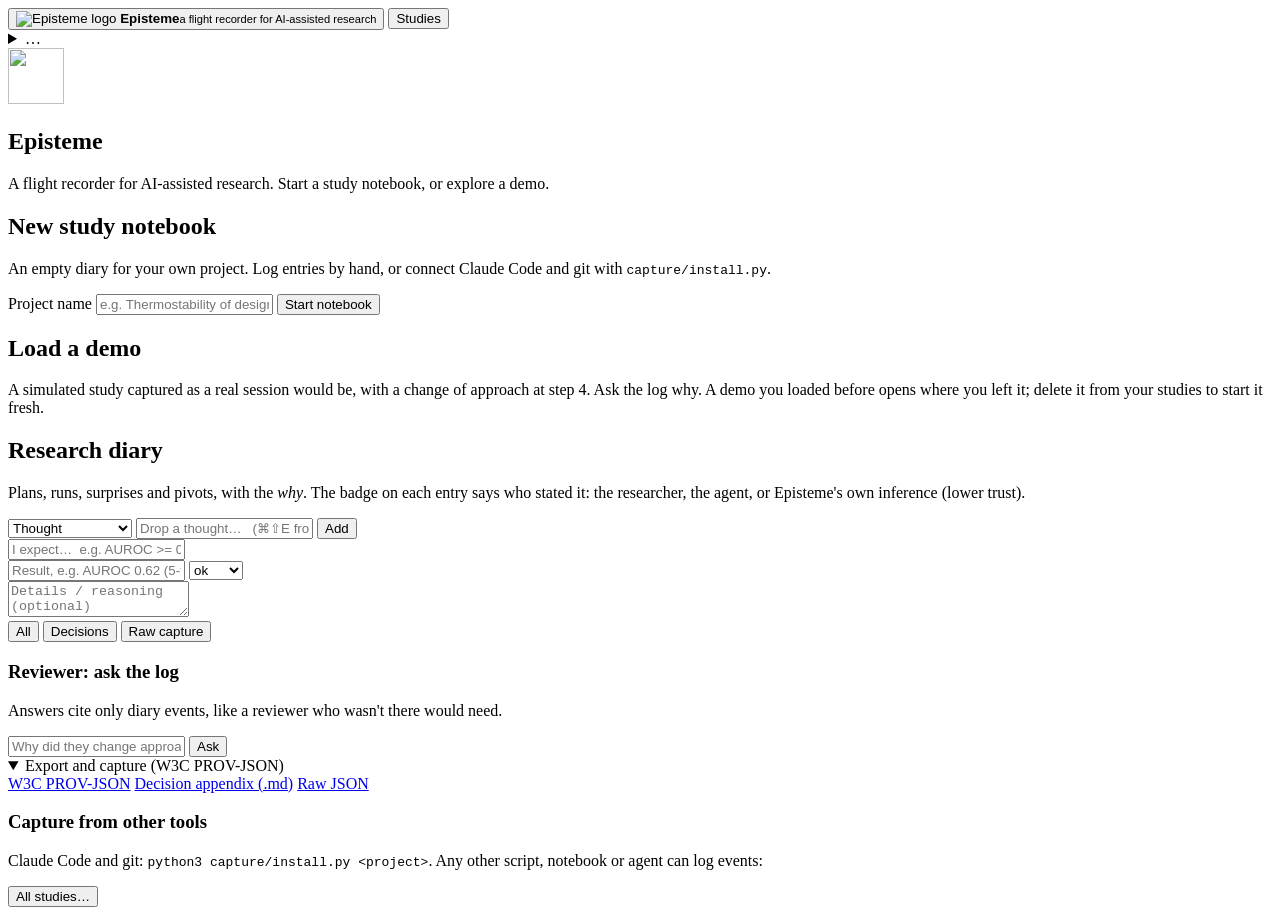
==== commit d49d87c0: "Merge saved-studies into demo: saved studies and the promo video tool Replay now records into the de" ====
--- a/episteme/static/index.html
+++ b/episteme/static/index.html
@@ -14,9 +14,12 @@
 </head>
 <body>
 <header>
-  <button type="button" class="brand" id="open-start" title="Start screen: new study or demo">
+  <button type="button" class="brand" id="open-start" title="Start screen: your studies, a new notebook or a demo">
     <img src="/favicon.svg" width="26" height="26" alt="Episteme logo" class="brand-logo-img">
     <span><strong>Episteme</strong><small>a flight recorder for AI-assisted research</small></span>
+  </button>
+  <button type="button" id="hdr-studies" class="badge hdr-studies" title="Back to the start screen: open another study, start a new one or load a demo">
+    <span class="muted">Studies</span> <b id="hdr-study"></b>
   </button>
   <details class="ai hdr-menu" id="hdr-menu">
     <summary class="badge" id="hdr-sum" title="Model, search and theme">…</summary>
@@ -48,7 +51,11 @@
       <h1 id="start-title">Episteme</h1>
       <p class="muted">A flight recorder for AI-assisted research. Start a study notebook, or explore a demo.</p>
     </div>
-    <button type="button" id="start-continue" class="card start-continue" hidden></button>
+    <div id="start-saved" class="card start-card" hidden>
+      <h2>Your studies</h2>
+      <p class="muted">Every notebook and demo is saved on this machine in <code>.episteme/studies/</code>. Capture from Claude Code and git goes to the open one.</p>
+      <ul id="start-studies" class="start-studies"></ul>
+    </div>
     <div class="start-grid">
       <form id="start-new" class="card start-card">
         <h2>New study notebook</h2>
@@ -59,11 +66,10 @@
       </form>
       <div class="card start-card">
         <h2>Load a demo</h2>
-        <p class="muted">A simulated study captured as a real session would be, with a change of approach at step 4. Ask the log why.</p>
+        <p class="muted">A simulated study captured as a real session would be, with a change of approach at step 4. Ask the log why. A demo you loaded before opens where you left it; delete it from your studies to start it fresh.</p>
         <div id="start-demos" class="start-demos"></div>
       </div>
     </div>
-    <p class="muted small start-warn" id="start-warn" hidden></p>
   </div>
 </section>
 
@@ -135,7 +141,7 @@
           <p class="muted">Claude Code and git: <code>python3 capture/install.py &lt;project&gt;</code>. Any other script, notebook or agent can log events:</p>
           <pre class="snippet" id="curl-snippet"></pre>
           <div class="btns">
-            <button id="new-study" class="ghost">New study or demo…</button>
+            <button id="new-study" class="ghost">All studies…</button>
           </div>
         </details>
       </aside>
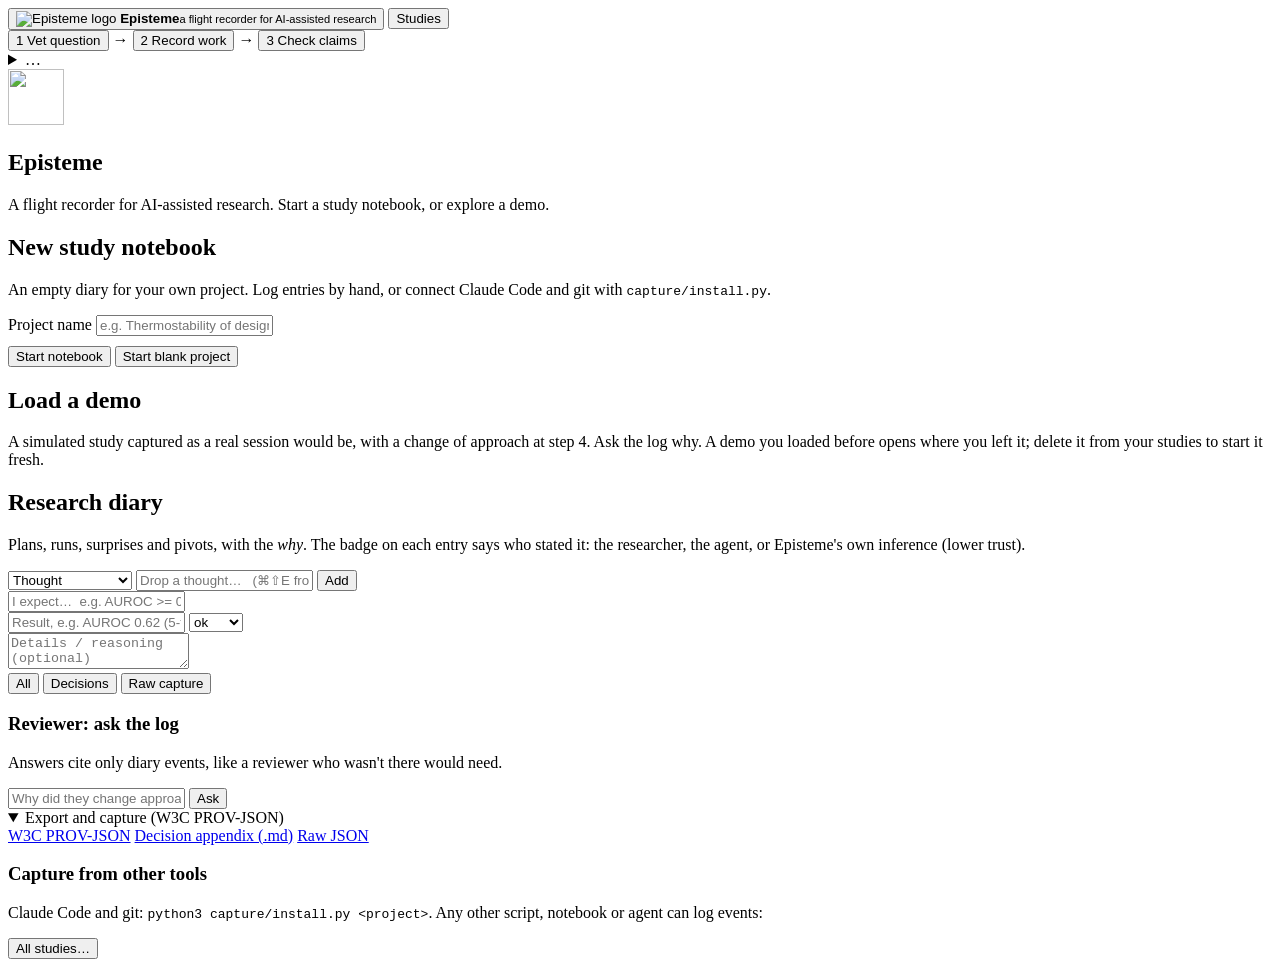
==== commit 89bc65eb: "Restore Tasks 1 and 3, retain AlphaFold demo with demo paper, and allow blank projects" ====
--- a/episteme/static/index.html
+++ b/episteme/static/index.html
@@ -21,6 +21,13 @@
   <button type="button" id="hdr-studies" class="badge hdr-studies" title="Back to the start screen: open another study, start a new one or load a demo">
     <span class="muted">Studies</span> <b id="hdr-study"></b>
   </button>
+  <nav id="tabs">
+    <button type="button" data-tab="question"><span class="num">1</span> Vet question</button>
+    <span class="arrow">→</span>
+    <button type="button" data-tab="diary" class="active"><span class="num">2</span> Record work</button>
+    <span class="arrow">→</span>
+    <button type="button" data-tab="claims"><span class="num">3</span> Check claims</button>
+  </nav>
   <details class="ai hdr-menu" id="hdr-menu">
     <summary class="badge" id="hdr-sum" title="Model, search and theme">…</summary>
     <div class="menu">
@@ -61,8 +68,11 @@
         <h2>New study notebook</h2>
         <p class="muted">An empty diary for your own project. Log entries by hand, or connect Claude Code and git with <code>capture/install.py</code>.</p>
         <label for="start-project" class="small muted">Project name</label>
-        <input id="start-project" placeholder="e.g. Thermostability of designed enzymes" autocomplete="off" required>
-        <button class="primary" type="submit">Start notebook</button>
+        <input id="start-project" placeholder="e.g. Thermostability of designed enzymes" autocomplete="off">
+        <div class="row btns" style="margin-top: 10px; margin-bottom: 0;">
+          <button class="primary" type="submit">Start notebook</button>
+          <button type="button" class="ghost" id="start-blank-btn" title="Start an empty study right away">Start blank project</button>
+        </div>
       </form>
       <div class="card start-card">
         <h2>Load a demo</h2>
@@ -74,6 +84,25 @@
 </section>
 
 <main>
+  <!-- TASK 1 -->
+  <section id="tab-question" class="tab" hidden>
+    <div class="intro">
+      <h2>Is this question worth asking?</h2>
+      <p>Paste one research question. Episteme flags ambiguous terms, hidden assumptions and data you can't get, then gives a verdict: <b>proceed / narrow / revise / stop</b>.</p>
+    </div>
+    <ol class="tiers" id="tiers">
+      <li data-tier="local"><b>1 · Local rules</b><span>Instant. Nothing leaves your machine.</span></li>
+      <li data-tier="search"><b>2 · Literature search</b><span>Keywords only go to free scholarly APIs. If one is down, the others cover. <a href="#" class="open-status" id="tier-src"></a></span></li>
+      <li data-tier="ai"><b>3 · AI refinement</b><span>The model plans sharper searches, then critiques citing only papers found.</span></li>
+    </ol>
+    <div class="row">
+      <textarea id="q-input" rows="2" placeholder="e.g. How does social media engagement impact adolescent wellbeing? (Enter to stress-test, Shift+Enter for newline)"></textarea>
+      <button id="q-run" class="primary">Stress-test</button>
+    </div>
+    <div class="examples" id="q-examples"></div>
+    <div id="q-out"></div>
+  </section>
+
   <!-- TASK 2 -->
   <section id="tab-diary" class="tab">
     <div class="cols">
@@ -147,6 +176,21 @@
       </aside>
     </div>
   </section>
+
+  <!-- TASK 3 -->
+  <section id="tab-claims" class="tab" hidden>
+    <div class="intro">
+      <h2>Claim-to-evidence map</h2>
+      <p>Paste a paper's text. Each claim gets linked to the figure, table or paragraph behind it, and to the diary run that produced it. Claims that are unsupported or overstated are flagged.</p>
+    </div>
+    <div class="row">
+      <button id="c-demo" class="ghost">Load demo paper</button>
+      <span class="muted" id="c-demo-hint">The AlphaFold demo comes with a paper that overstates its results. Can you spot where before running it?</span>
+    </div>
+    <textarea id="c-input" rows="10" placeholder="Paste abstract + results + discussion (plain text)…"></textarea>
+    <div class="row"><button id="c-run" class="primary">Build claim map</button></div>
+    <div id="c-out"></div>
+  </section>
 </main>
 
 <dialog id="settings">
